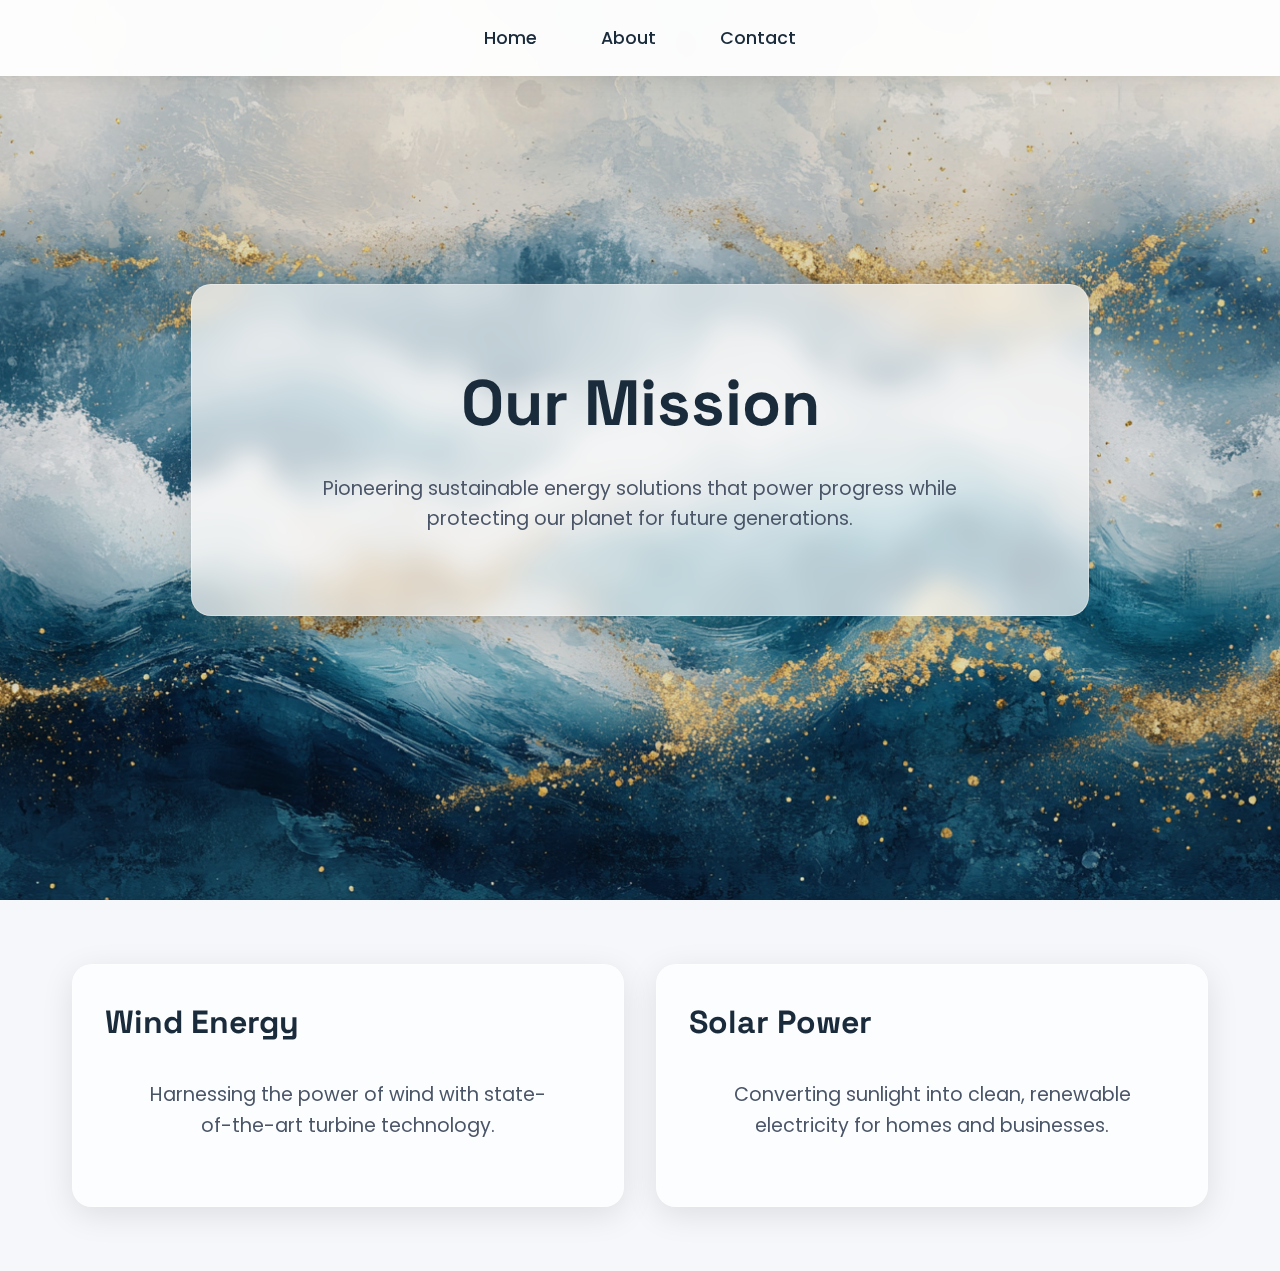
==== about.html @ 88150cae "init" ====
<!DOCTYPE html>
<html lang="en">
<head>
    <meta charset="UTF-8">
    <meta name="viewport" content="width=device-width, initial-scale=1.0">
    <title>About</title>
    <link rel="preconnect" href="https://fonts.googleapis.com">
    <link rel="preconnect" href="https://fonts.gstatic.com" crossorigin>
    <link href="https://fonts.googleapis.com/css2?family=Poppins:wght@300;400;500;600;700&family=Space+Grotesk:wght@400;500;700&display=swap" rel="stylesheet">
    <link rel="stylesheet" href="style.css">
    <script src="script.js"></script>
    <script type="speculationrules">
        {
            "prerender": [
                {
                    "urls": ["/","/about.html", "/contact.html"],
                    "eagerness": "moderate"
                }
            ]
        }
    </script>
</head>
<body>
    <nav>
        <ul>
            <li><a href="index.html">Home</a></li>
            <li><a href="about.html">About</a></li>
            <li><a href="contact.html">Contact</a></li>
        </ul>
    </nav>
    
    <section class="hero">
        <img src="img/about.png" alt="" class="hero-bg" fetchpriority="high">
        <div class="hero-content">
            <h1>Our Mission</h1>
            <p>Pioneering sustainable energy solutions that power progress while protecting our planet for future generations.</p>
        </div>
    </section>

    <section class="content">
        <div class="grid">
            <div class="card">
                <h2>Wind Energy</h2>
                <p>Harnessing the power of wind with state-of-the-art turbine technology.</p>
            </div>
            <div class="card">
                <h2>Solar Power</h2>
                <p>Converting sunlight into clean, renewable electricity for homes and businesses.</p>
            </div>
        </div>
    </section>
</body>
</html>
---- style.css ----
:root {
    --primary: #2CD4C3;
    --dark: #1A2B3B;
    --light: #F5F7FA;
    --gradient: linear-gradient(135deg, #2CD4C3 0%, #2C82D4 100%);
}

* {
    margin: 0;
    padding: 0;
    box-sizing: border-box;
}

body {
    background: var(--light);
    color: var(--dark);
    line-height: 1.6;
    font-family: 'Poppins', sans-serif;
}

nav {
    position: fixed;
    top: 0;
    left: 0;
    right: 0;
    padding: 1.5rem 5%;
    background: rgba(255, 255, 255, 0.95);
    backdrop-filter: blur(10px);
    z-index: 100;
    box-shadow: 0 2px 20px rgba(0, 0, 0, 0.1);
}

nav ul {
    list-style: none;
    display: flex;
    justify-content: center;
    gap: 4rem;
}

nav a {
    color: var(--dark);
    text-decoration: none;
    font-size: 1.1rem;
    font-weight: 500;
    transition: all 0.3s;
    position: relative;
}

nav a::after {
    content: '';
    position: absolute;
    bottom: -5px;
    left: 0;
    width: 0;
    height: 2px;
    background: var(--gradient);
    transition: width 0.3s;
}

nav a:hover::after {
    width: 100%;
}

h1, h2, h3 {
    font-family: 'Space Grotesk', sans-serif;
    font-weight: 700;
}

h1 {
    font-size: 4rem;
    margin: 2rem 0;
    color: var(--dark);
    text-align: center;
    line-height: 1.2;
}

h2 {
    font-size: 2rem;
    margin-bottom: 1rem;
}

.hero {
    min-height: 100vh;
    display: flex;
    flex-direction: column;
    justify-content: center;
    align-items: center;
    text-align: center;
    padding: 0 2rem;
    position: relative;
    overflow: hidden;
}

.hero-bg {
    position: absolute;
    top: 0;
    left: 0;
    width: 100%;
    height: 100%;
    object-fit: cover;
    z-index: -1;
    filter: brightness(0.9);
}

.hero-content {
    position: relative;
    z-index: 1;
    background: rgba(255, 255, 255, 0.7);
    padding: 3rem;
    border-radius: 20px;
    backdrop-filter: blur(12px);
    border: 1px solid rgba(255, 255, 255, 0.3);
    box-shadow: 0 8px 32px rgba(0, 0, 0, 0.1);
}

.about-hero {
    background-image: linear-gradient(rgba(255, 255, 255, 0.9), rgba(255, 255, 255, 0.9)),
                      url('img/about.png');
}

.contact-hero {
    background-image: linear-gradient(rgba(255, 255, 255, 0.9), rgba(255, 255, 255, 0.9)),
                      url('img/contact.png');
}

p {
    max-width: 800px;
    margin: 2rem auto;
    padding: 0 2rem;
    font-size: 1.2rem;
    color: #4A5568;
    text-align: center;
}

.button {
    display: inline-block;
    padding: 1rem 2.5rem;
    background: var(--gradient);
    color: white;
    text-decoration: none;
    border-radius: 50px;
    font-weight: 500;
    transition: all 0.3s;
    margin: 2rem auto;
    display: block;
    width: fit-content;
    box-shadow: 0 4px 15px rgba(44, 212, 195, 0.3);
}

.button:hover {
    transform: translateY(-2px);
    box-shadow: 0 6px 20px rgba(44, 212, 195, 0.4);
}

.grid {
    display: grid;
    grid-template-columns: repeat(auto-fit, minmax(300px, 1fr));
    gap: 2rem;
    max-width: 1200px;
    margin: 0 auto;
    padding: 4rem 2rem;
}

.card {
    background: rgba(255, 255, 255, 0.7);
    padding: 2rem;
    border-radius: 20px;
    backdrop-filter: blur(12px);
    border: 1px solid rgba(255, 255, 255, 0.3);
    box-shadow: 0 8px 32px rgba(0, 0, 0, 0.1);
    transition: all 0.3s ease;
}

.card:hover {
    transform: translateY(-5px);
    background: rgba(255, 255, 255, 0.8);
    box-shadow: 0 15px 45px rgba(0, 0, 0, 0.15);
}

.contact-info {
    max-width: 600px;
    margin: 4rem auto;
    padding: 0 2rem;
}

.contact-card {
    background: rgba(255, 255, 255, 0.7);
    padding: 3rem;
    border-radius: 20px;
    backdrop-filter: blur(12px);
    border: 1px solid rgba(255, 255, 255, 0.3);
    box-shadow: 0 8px 32px rgba(0, 0, 0, 0.1);
    text-align: center;
}

@media (max-width: 768px) {
    nav {
        padding: 1rem;
    }
    
    nav ul {
        flex-direction: column;
        align-items: center;
        gap: 1rem;
    }

    h1 {
        font-size: 2.5rem;
        padding: 0 1rem;
    }

    .grid {
        grid-template-columns: 1fr;
    }
}
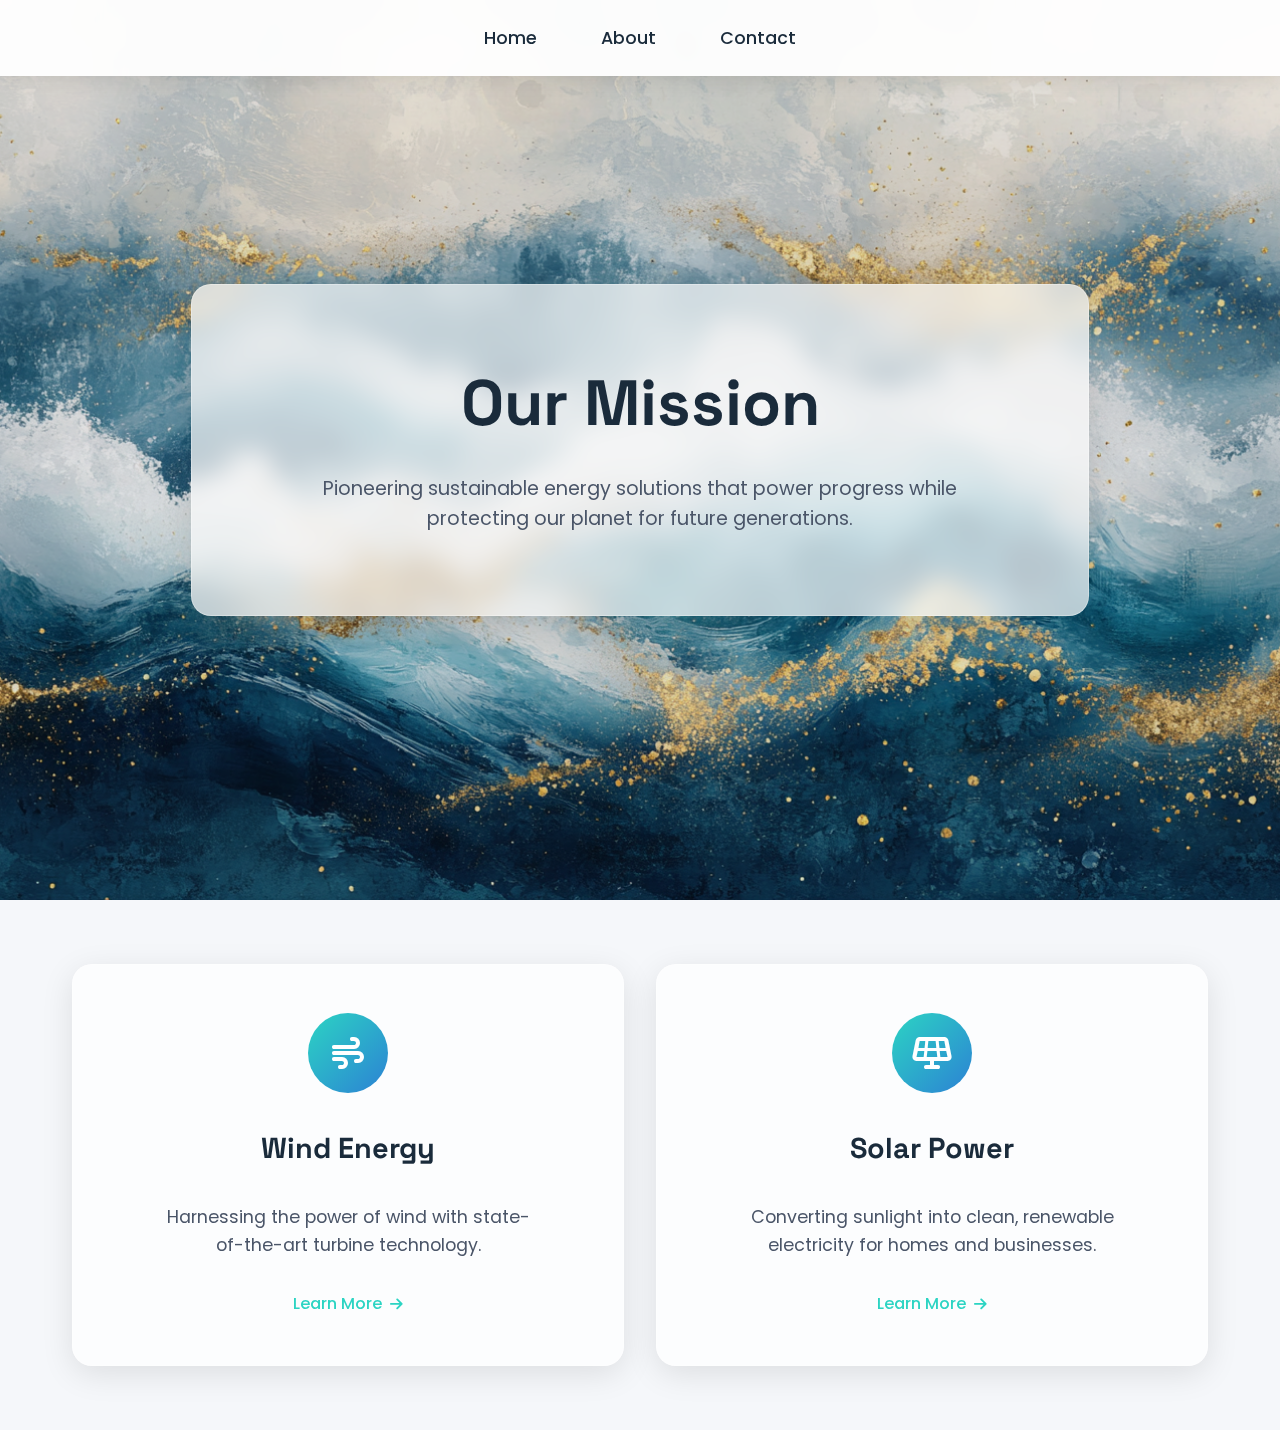
==== commit bcdcf355: "Enhance About page with Font Awesome icons and card styling" ====
--- a/about.html
+++ b/about.html
@@ -19,6 +19,7 @@
             ]
         }
     </script>
+    <link rel="stylesheet" href="https://cdnjs.cloudflare.com/ajax/libs/font-awesome/6.5.1/css/all.min.css">
 </head>
 <body>
     <nav>
@@ -40,12 +41,20 @@
     <section class="content">
         <div class="grid">
             <div class="card">
+                <div class="card-icon">
+                    <i class="fas fa-wind"></i>
+                </div>
                 <h2>Wind Energy</h2>
                 <p>Harnessing the power of wind with state-of-the-art turbine technology.</p>
+                <a href="#" class="card-link">Learn More <i class="fas fa-arrow-right"></i></a>
             </div>
             <div class="card">
+                <div class="card-icon">
+                    <i class="fas fa-solar-panel"></i>
+                </div>
                 <h2>Solar Power</h2>
                 <p>Converting sunlight into clean, renewable electricity for homes and businesses.</p>
+                <a href="#" class="card-link">Learn More <i class="fas fa-arrow-right"></i></a>
             </div>
         </div>
     </section>
--- a/style.css
+++ b/style.css
@@ -1,3 +1,7 @@
+@view-transition {
+    navigation: auto;
+}
+
 :root {
     --primary: #2CD4C3;
     --dark: #1A2B3B;
@@ -163,18 +167,102 @@
 
 .card {
     background: rgba(255, 255, 255, 0.7);
-    padding: 2rem;
+    padding: 3rem;
     border-radius: 20px;
     backdrop-filter: blur(12px);
     border: 1px solid rgba(255, 255, 255, 0.3);
     box-shadow: 0 8px 32px rgba(0, 0, 0, 0.1);
     transition: all 0.3s ease;
+    text-align: center;
+    position: relative;
+    overflow: hidden;
+}
+
+.card::before {
+    content: '';
+    position: absolute;
+    top: 0;
+    left: 0;
+    width: 100%;
+    height: 100%;
+    background: var(--gradient);
+    opacity: 0;
+    transition: opacity 0.3s ease;
+    z-index: -1;
 }
 
 .card:hover {
     transform: translateY(-5px);
-    background: rgba(255, 255, 255, 0.8);
-    box-shadow: 0 15px 45px rgba(0, 0, 0, 0.15);
+    border-color: transparent;
+    background: rgba(255, 255, 255, 0.9);
+    box-shadow: 0 15px 45px rgba(44, 212, 195, 0.2);
+}
+
+.card:hover::before {
+    opacity: 0.1;
+}
+
+.card-icon {
+    width: 80px;
+    height: 80px;
+    margin: 0 auto 2rem;
+    background: var(--gradient);
+    border-radius: 50%;
+    display: flex;
+    align-items: center;
+    justify-content: center;
+    transition: transform 0.3s ease, box-shadow 0.3s ease;
+}
+
+.card:hover .card-icon {
+    transform: translateY(-5px);
+    box-shadow: 0 8px 20px rgba(44, 212, 195, 0.3);
+}
+
+.card-icon i {
+    font-size: 2rem;
+    color: white;
+    transition: transform 0.3s ease;
+}
+
+.card:hover .card-icon i {
+    transform: scale(1.1);
+}
+
+.card h2 {
+    margin-bottom: 1rem;
+    color: var(--dark);
+    font-size: 1.8rem;
+}
+
+.card p {
+    color: #4A5568;
+    font-size: 1.1rem;
+    line-height: 1.6;
+    margin-bottom: 2rem;
+}
+
+.card-link {
+    color: var(--primary);
+    text-decoration: none;
+    font-weight: 500;
+    display: inline-flex;
+    align-items: center;
+    gap: 0.5rem;
+    transition: gap 0.3s ease;
+}
+
+.card-link:hover {
+    gap: 1rem;
+}
+
+.card-link i {
+    font-size: 0.9em;
+    transition: transform 0.3s ease;
+}
+
+.card:hover .card-link {
+    color: var(--dark);
 }
 
 .contact-info {
